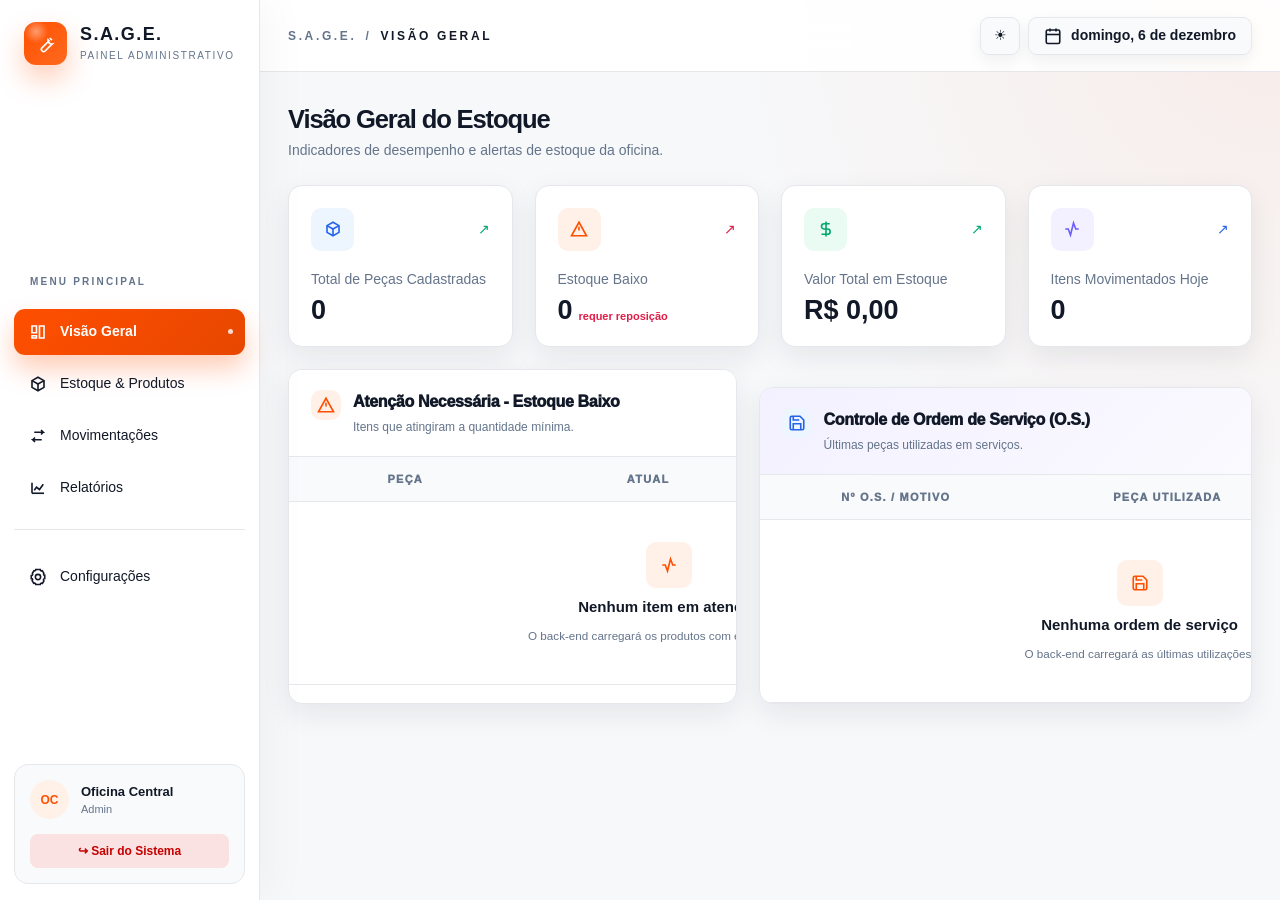
==== Front-end/index.html @ 6cdee517 "Implementação dos codigos do front-end para finalização do front e inicialização do back-end" ====
<!DOCTYPE html>
<html lang="pt-BR">
<head>
    <meta charset="UTF-8">
<meta name="viewport" content="width=device-width, initial-scale=1.0">
<title>S.A.G.E. | Visão Geral</title>
<link rel="stylesheet" href="assets/vendor/bootstrap/bootstrap.min.css">
<link rel="stylesheet" href="assets/css/base.css">
<link rel="stylesheet" href="assets/css/layout.css">
<link rel="stylesheet" href="assets/css/components.css">
<link rel="stylesheet" href="assets/css/pages.css">
</head>
<body data-page="dashboard" data-crumb="VISÃO GERAL">
    <div id="sidebar-root"></div>

    <main class="sage-app">
        <div id="topbar-root"></div>

        <section class="sage-content sage-content-center page-enter">
            <div class="sage-page-title">
    <h1>Visão Geral do Estoque</h1>
    <p>Indicadores de desempenho e alertas de estoque da oficina.</p>
</div>

<div class="metrics-grid">
    <article class="metric-card">
        <div class="metric-top">
            <span class="metric-icon metric-icon-blue" data-icon="box"></span>
            <span class="trend-green">↗</span>
        </div>
        <p>Total de Peças Cadastradas</p>
        <strong data-total-parts>0</strong>
    </article>

    <article class="metric-card">
        <div class="metric-top">
            <span class="metric-icon metric-icon-orange" data-icon="alert"></span>
            <span class="trend-danger">↗</span>
        </div>
        <p>Estoque Baixo</p>
        <strong><span data-low-stock>0</span><small>requer reposição</small></strong>
    </article>

    <article class="metric-card">
        <div class="metric-top">
            <span class="metric-icon metric-icon-green" data-icon="dollar"></span>
            <span class="trend-green">↗</span>
        </div>
        <p>Valor Total em Estoque</p>
        <strong data-total-value>R$ 0,00</strong>
    </article>

    <article class="metric-card">
        <div class="metric-top">
            <span class="metric-icon metric-icon-purple" data-icon="activity"></span>
            <span class="trend-blue">↗</span>
        </div>
        <p>Itens Movimentados Hoje</p>
        <strong data-today-moves>0</strong>
    </article>
</div>

<div class="dashboard-grid">
    <article class="sage-panel">
        <header class="sage-panel-header">
            <div class="panel-title">
                <span class="panel-icon panel-icon-orange" data-icon="alert"></span>
                <div>
                    <h2>Atenção Necessária - Estoque Baixo</h2>
                    <p>Itens que atingiram a quantidade mínima.</p>
                </div>
            </div>
        </header>

        <div class="table-responsive">
            <table class="sage-table">
                <thead>
                    <tr>
                        <th>Peça</th>
                        <th>Atual</th>
                        <th>Status</th>
                    </tr>
                </thead>
                <tbody data-low-stock-table></tbody>
            </table>
        </div>
    </article>

    <article class="sage-panel">
        <header class="sage-panel-header sage-panel-header-soft">
            <div class="panel-title">
                <span class="panel-icon panel-icon-blue" data-icon="save"></span>
                <div>
                    <h2>Controle de Ordem de Serviço (O.S.)</h2>
                    <p>Últimas peças utilizadas em serviços.</p>
                </div>
            </div>
        </header>

        <div class="table-responsive">
            <table class="sage-table">
                <thead>
                    <tr>
                        <th>Nº O.S. / Motivo</th>
                        <th>Peça Utilizada</th>
                        <th>Qtd. / Data</th>
                    </tr>
                </thead>
                <tbody data-os-table></tbody>
            </table>
        </div>
    </article>
</div>
        </section>
    </main>

    <script src="assets/vendor/bootstrap/bootstrap.bundle.min.js"></script>
<script src="assets/js/core/utils.js"></script>
<script src="assets/js/components/icons.js"></script>
<script src="assets/js/components/sidebar.js"></script>
<script src="assets/js/components/topbar.js"></script>
<script src="assets/js/components/emptyState.js"></script>
<script src="assets/js/components/modal.js"></script>
<script src="assets/js/core/api.js"></script>
<script src="assets/js/core/app.js"></script>
<script src="assets/js/pages/dashboard.js"></script>
</body>
</html>
---- Front-end/assets/css/base.css ----
:root {
    --sage-orange: #ff4f00;
    --sage-orange-600: #e74700;
    --sage-orange-700: #c93e00;
    --sage-orange-soft: #fff1e8;

    --sage-green: #00a86b;
    --sage-green-600: #008d5a;
    --sage-green-soft: #e9fbf3;

    --sage-red: #e11d48;
    --sage-red-600: #be123c;
    --sage-red-soft: #fff0f5;

    --sage-blue: #2563eb;
    --sage-blue-soft: #edf5ff;

    --sage-purple: #6d5dfc;
    --sage-purple-soft: #f3f1ff;

    --sage-yellow: #f59e0b;
    --sage-yellow-soft: #fff7df;

    --sage-bg: #f7f8fa;
    --sage-surface: #ffffff;
    --sage-surface-soft: #f9fafb;
    --sage-text: #111827;
    --sage-muted: #64748b;
    --sage-subtle: #94a3b8;
    --sage-line: #e5e7eb;

    --sage-radius: 14px;
    --sage-radius-sm: 10px;
    --sage-radius-lg: 22px;
    --sage-shadow: 0 10px 28px rgba(15, 23, 42, .08);
    --sage-shadow-hover: 0 18px 46px rgba(15, 23, 42, .12);
    --sage-shadow-soft: 0 6px 16px rgba(15, 23, 42, .06);

    --sidebar-width: 260px;
}

[data-theme="dark"] {
    --sage-bg: #0f172a;
    --sage-surface: #111827;
    --sage-surface-soft: #182235;
    --sage-text: #f8fafc;
    --sage-muted: #a9b5c7;
    --sage-subtle: #718096;
    --sage-line: #273247;

    --sage-orange-soft: rgba(255, 79, 0, .14);
    --sage-green-soft: rgba(0, 168, 107, .14);
    --sage-red-soft: rgba(225, 29, 72, .16);
    --sage-blue-soft: rgba(37, 99, 235, .18);
    --sage-purple-soft: rgba(109, 93, 252, .18);
    --sage-yellow-soft: rgba(245, 158, 11, .16);

    --sage-shadow: 0 16px 38px rgba(0, 0, 0, .35);
    --sage-shadow-hover: 0 22px 50px rgba(0, 0, 0, .45);
    --sage-shadow-soft: 0 8px 22px rgba(0, 0, 0, .22);
}

html,
body {
    min-height: 100%;
    overflow-x: hidden;
}

body {
    color: var(--sage-text);
    background:
        radial-gradient(circle at top right, rgba(255, 79, 0, .07), transparent 34rem),
        var(--sage-bg);
    font-family: Inter, "Segoe UI", Roboto, Arial, sans-serif;
    font-size: 14px;
    -webkit-font-smoothing: antialiased;
}

button,
input,
select,
textarea {
    font-family: inherit;
}

::selection {
    color: #fff;
    background: var(--sage-orange);
}

:focus-visible {
    outline: 3px solid color-mix(in srgb, var(--sage-orange) 32%, transparent);
    outline-offset: 3px;
}

svg {
    width: 18px;
    height: 18px;
    stroke-width: 2.15;
}
---- Front-end/assets/css/layout.css ----
.sage-sidebar {
    position: fixed;
    inset: 0 auto 0 0;
    width: var(--sidebar-width);
    height: 100vh;
    padding: 22px 14px 16px;
    display: flex;
    flex-direction: column;
    justify-content: space-between;
    background: color-mix(in srgb, var(--sage-surface) 94%, transparent);
    border-right: 1px solid var(--sage-line);
    backdrop-filter: blur(18px);
    box-shadow: 12px 0 40px rgba(15, 23, 42, .035);
    z-index: 50;
}

.sage-brand {
    display: flex;
    align-items: center;
    gap: 13px;
    padding: 0 10px 30px;
}

.sage-brand-icon {
    width: 43px;
    height: 43px;
    display: grid;
    place-items: center;
    flex: 0 0 auto;
    border-radius: 12px;
    color: #fff;
    background:
        radial-gradient(circle at 28% 22%, rgba(255, 255, 255, .42), transparent 26%),
        linear-gradient(135deg, var(--sage-orange), #ff6a1f);
    box-shadow: 0 14px 28px rgba(255, 79, 0, .28);
}

.sage-brand strong {
    display: block;
    font-size: 18px;
    line-height: 1;
    letter-spacing: .08em;
}

.sage-brand small {
    display: block;
    margin-top: 5px;
    color: var(--sage-muted);
    font-size: 10px;
    letter-spacing: .16em;
    text-transform: uppercase;
}

.sage-menu {
    display: grid;
    gap: 6px;
}

.sage-menu-label {
    padding: 14px 16px;
    color: var(--sage-muted);
    font-size: 10px;
    font-weight: 850;
    letter-spacing: .22em;
    text-transform: uppercase;
}

.sage-menu-divider {
    height: 1px;
    margin: 12px 0 18px;
    background: var(--sage-line);
}

.sage-menu-link {
    position: relative;
    min-height: 46px;
    padding: 0 15px;
    display: flex;
    align-items: center;
    gap: 13px;
    border-radius: 11px;
    color: var(--sage-text);
    font-size: 14px;
    transition: transform .18s ease, background .18s ease, box-shadow .18s ease;
}

.sage-menu-link:hover {
    transform: translateX(3px);
    background: var(--sage-surface-soft);
}

.sage-menu-link.active {
    color: #fff;
    background: linear-gradient(135deg, var(--sage-orange), var(--sage-orange-600));
    box-shadow: 0 14px 26px rgba(255, 79, 0, .28);
    font-weight: 850;
}

.sage-menu-link.active::after {
    content: "";
    position: absolute;
    right: 12px;
    width: 5px;
    height: 5px;
    border-radius: 999px;
    background: rgba(255, 255, 255, .8);
}

.sage-menu-link svg {
    flex: 0 0 auto;
}

.sage-user-card {
    padding: 15px;
    border: 1px solid var(--sage-line);
    border-radius: var(--sage-radius);
    background: var(--sage-surface-soft);
}

.sage-user {
    display: flex;
    align-items: center;
    gap: 12px;
    margin-bottom: 15px;
}

.sage-user-avatar {
    width: 39px;
    height: 39px;
    display: grid;
    place-items: center;
    border-radius: 999px;
    color: var(--sage-orange);
    background: var(--sage-orange-soft);
    font-size: 12px;
    font-weight: 900;
}

.sage-user strong {
    display: block;
    font-size: 13px;
}

.sage-user small {
    display: block;
    color: var(--sage-muted);
    font-size: 11px;
}

.sage-logout {
    width: 100%;
    height: 34px;
    display: grid;
    place-items: center;
    border-radius: 8px;
    color: #c60000;
    background: #fbe2e2;
    font-size: 12px;
    font-weight: 850;
}

[data-theme="dark"] .sage-logout {
    color: #ff98ad;
    background: rgba(225, 29, 72, .14);
}

.sage-app {
    min-height: 100vh;
    margin-left: var(--sidebar-width);
}

.sage-topbar {
    position: sticky;
    top: 0;
    min-height: 72px;
    padding: 0 28px;
    display: flex;
    align-items: center;
    justify-content: space-between;
    background: color-mix(in srgb, var(--sage-surface) 90%, transparent);
    border-bottom: 1px solid var(--sage-line);
    backdrop-filter: blur(18px);
    z-index: 40;
}

.sage-breadcrumb {
    display: flex;
    align-items: center;
    gap: 9px;
    color: var(--sage-muted);
    font-size: 12px;
    font-weight: 850;
    letter-spacing: .22em;
    text-transform: uppercase;
}

.sage-breadcrumb strong {
    color: var(--sage-text);
}

.sage-top-actions {
    display: flex;
    align-items: center;
    gap: 8px;
}

.date-pill,
.theme-toggle {
    min-height: 38px;
    border: 1px solid var(--sage-line);
    border-radius: 9px;
    background: var(--sage-surface-soft);
    box-shadow: var(--sage-shadow-soft);
}

.date-pill {
    padding: 0 15px;
    display: flex;
    align-items: center;
    gap: 9px;
    text-transform: lowercase;
}

.theme-toggle {
    width: 40px;
    color: var(--sage-text);
    transition: transform .18s ease, background .18s ease;
}

.theme-toggle:hover {
    transform: translateY(-1px);
    background: var(--sage-orange-soft);
}

.sage-content {
    width: min(100%, 1090px);
    max-width: 1090px;
    padding: 33px 28px 56px;
}

.sage-content-center {
    margin-inline: auto;
}

.sage-page-title {
    max-width: 760px;
    margin-bottom: 24px;
}

.sage-page-title-row {
    max-width: none;
    display: flex;
    align-items: center;
    justify-content: space-between;
    gap: 18px;
}

.sage-page-title h1 {
    margin: 0 0 6px;
    font-size: clamp(24px, 2vw, 31px);
    line-height: 1.12;
    letter-spacing: -.045em;
}

.sage-page-title p {
    margin: 0;
    color: var(--sage-muted);
}

@media (max-width: 992px) {
    .sage-sidebar {
        position: static;
        width: 100%;
        height: auto;
    }

    .sage-app {
        margin-left: 0;
    }

    .sage-topbar,
    .sage-page-title-row {
        align-items: flex-start;
        flex-direction: column;
    }

    .sage-topbar {
        position: static;
        padding-block: 18px;
        gap: 16px;
    }

    .sage-content {
        width: 100%;
        max-width: 100%;
        padding: 26px 18px 42px;
    }
}
---- Front-end/assets/css/components.css ----
.sage-btn {
    min-height: 40px;
    padding: 0 17px;
    display: inline-flex;
    align-items: center;
    justify-content: center;
    gap: 8px;
    border: 1px solid transparent;
    border-radius: 9px;
    font-weight: 850;
    transition: transform .18s ease, box-shadow .18s ease, filter .18s ease, border-color .18s ease;
}

.sage-btn:hover {
    transform: translateY(-1px);
}

.sage-btn-primary {
    color: #fff;
    background:
        radial-gradient(circle at 20% 0%, rgba(255, 255, 255, .28), transparent 28%),
        linear-gradient(135deg, var(--sage-orange), var(--sage-orange-600));
    box-shadow: 0 12px 22px rgba(255, 79, 0, .23);
}

.sage-btn-success {
    color: #fff;
    background: linear-gradient(135deg, var(--sage-green), var(--sage-green-600));
    box-shadow: 0 12px 22px rgba(0, 168, 107, .18);
}

.sage-btn-ghost {
    color: var(--sage-text);
    background: var(--sage-surface);
    border-color: var(--sage-line);
}

.sage-btn-success-soft {
    color: var(--sage-green);
    background: var(--sage-green-soft);
    border-color: color-mix(in srgb, var(--sage-green) 28%, transparent);
}

.sage-btn-danger-soft {
    color: var(--sage-red);
    background: var(--sage-red-soft);
    border-color: color-mix(in srgb, var(--sage-red) 28%, transparent);
}

.sage-panel {
    min-width: 0;
    overflow: hidden;
    border: 1px solid var(--sage-line);
    border-radius: var(--sage-radius);
    background: var(--sage-surface);
    box-shadow: var(--sage-shadow);
}

.sage-panel + .sage-panel {
    margin-top: 18px;
}

.sage-panel-header {
    min-height: 80px;
    padding: 20px 22px;
    display: flex;
    align-items: center;
    border-bottom: 1px solid var(--sage-line);
    background: color-mix(in srgb, var(--sage-surface) 96%, var(--sage-surface-soft));
}

.sage-panel-header-between {
    justify-content: space-between;
    gap: 16px;
}

.sage-panel-header-soft {
    background: linear-gradient(135deg, var(--sage-purple-soft), color-mix(in srgb, var(--sage-purple-soft) 38%, var(--sage-surface)));
}

.panel-title {
    display: flex;
    align-items: flex-start;
    gap: 12px;
}

.panel-title h2 {
    margin: 0 0 4px;
    font-size: 16px;
    font-weight: 950;
    letter-spacing: -.02em;
}

.panel-title p {
    margin: 0;
    color: var(--sage-muted);
    font-size: 12px;
}

.panel-icon,
.metric-icon,
.empty-state-icon {
    display: grid;
    place-items: center;
    flex: 0 0 auto;
    border-radius: 10px;
    font-size: 0;
}

.panel-icon {
    width: 30px;
    height: 30px;
}

.metric-icon {
    width: 43px;
    height: 43px;
}

.empty-state-icon {
    width: 46px;
    height: 46px;
}

.icon-orange,
.panel-icon-orange,
.metric-icon-orange {
    color: var(--sage-orange);
    background: var(--sage-orange-soft);
}

.icon-blue,
.panel-icon-blue,
.metric-icon-blue {
    color: var(--sage-blue);
    background: var(--sage-blue-soft);
}

.icon-green,
.panel-icon-green,
.metric-icon-green {
    color: var(--sage-green);
    background: var(--sage-green-soft);
}

.icon-danger,
.panel-icon-danger {
    color: var(--sage-red);
    background: var(--sage-red-soft);
}

.icon-purple,
.panel-icon-purple,
.metric-icon-purple {
    color: var(--sage-purple);
    background: var(--sage-purple-soft);
}

.sage-toolbar {
    min-height: 78px;
    padding: 18px;
    display: flex;
    align-items: center;
    justify-content: space-between;
    flex-wrap: wrap;
    gap: 16px;
    border-bottom: 1px solid var(--sage-line);
}

.sage-search {
    flex: 1 1 360px;
    width: min(100%, 405px);
    height: 44px;
    padding: 0 13px;
    display: flex;
    align-items: center;
    gap: 10px;
    color: var(--sage-muted);
    background: var(--sage-surface);
    border: 1px solid var(--sage-line);
    border-radius: 9px;
    box-shadow: var(--sage-shadow-soft);
}

.sage-search:focus-within {
    border-color: var(--sage-orange);
    box-shadow: 0 0 0 4px color-mix(in srgb, var(--sage-orange) 12%, transparent);
}

.sage-search input {
    width: 100%;
    border: 0;
    outline: 0;
    color: var(--sage-text);
    background: transparent;
}

.toolbar-count {
    margin-left: auto;
    color: var(--sage-muted);
}

.sage-table {
    min-width: 760px;
    color: var(--sage-text);
}

.sage-table thead th {
    padding: 14px 22px;
    color: var(--sage-muted);
    background: var(--sage-surface-soft);
    border-bottom: 1px solid var(--sage-line);
    font-size: 11px;
    font-weight: 950;
    letter-spacing: .11em;
    text-transform: uppercase;
    white-space: nowrap;
}

.sage-table tbody td {
    min-height: 64px;
    padding: 16px 22px;
    border-bottom: 1px solid var(--sage-line);
    white-space: nowrap;
}

.empty-row td {
    white-space: normal;
}

.empty-state-card {
    min-height: 150px;
    padding: 18px;
    display: grid;
    place-items: center;
    align-content: center;
    gap: 8px;
    text-align: center;
    color: var(--sage-muted);
}

.empty-state-card strong {
    color: var(--sage-text);
    font-size: 15px;
}

.empty-state-card small {
    max-width: 340px;
    line-height: 1.5;
}

.badge-sage {
    width: max-content;
    padding: 5px 10px;
    display: inline-flex;
    border-radius: 999px;
    font-size: 11px;
    font-weight: 900;
    line-height: 1;
}

.badge-neutral {
    color: var(--sage-muted);
    background: var(--sage-surface-soft);
    border: 1px solid var(--sage-line);
}

.badge-success {
    color: var(--sage-green);
    background: var(--sage-green-soft);
    border: 1px solid color-mix(in srgb, var(--sage-green) 25%, transparent);
}

.badge-danger {
    color: var(--sage-red);
    background: var(--sage-red-soft);
    border: 1px solid color-mix(in srgb, var(--sage-red) 25%, transparent);
}

.sage-field {
    display: grid;
    gap: 7px;
    margin-bottom: 16px;
}

.sage-field span,
.sage-field label {
    color: var(--sage-text);
    font-size: 14px;
    font-weight: 850;
}

.sage-field input,
.sage-field select,
.sage-field textarea {
    width: 100%;
    min-height: 48px;
    padding: 0 16px;
    color: var(--sage-text);
    background: var(--sage-surface);
    border: 1px solid var(--sage-line);
    border-radius: 10px;
    outline: 0;
    box-shadow: 0 2px 8px rgba(15, 23, 42, .04);
    transition: .16s ease;
}

.sage-field textarea {
    min-height: 104px;
    padding-top: 13px;
    resize: vertical;
}

.sage-field input:focus,
.sage-field select:focus,
.sage-field textarea:focus {
    border-color: var(--sage-orange);
    box-shadow: 0 0 0 4px color-mix(in srgb, var(--sage-orange) 13%, transparent);
}

.sage-field.is-invalid input,
.sage-field.is-invalid select,
.sage-field.is-invalid textarea {
    border-color: var(--sage-red);
    box-shadow: 0 0 0 4px color-mix(in srgb, var(--sage-red) 13%, transparent);
}

.sage-field-error {
    display: none;
    color: var(--sage-red);
    font-size: 12px;
    font-weight: 750;
}

.sage-field.is-invalid .sage-field-error {
    display: block;
}

.form-section {
    display: flex;
    align-items: center;
    gap: 8px;
    margin: 22px 0 14px;
    padding-bottom: 11px;
    border-bottom: 1px solid var(--sage-line);
    font-size: 12px;
    font-weight: 950;
    letter-spacing: .12em;
    text-transform: uppercase;
}

.form-section::before {
    content: "◇";
    color: var(--sage-orange);
}

.form-section-money::before {
    content: "$";
    color: var(--sage-green);
}

.form-section-location::before {
    content: "⌖";
    color: var(--sage-purple);
}

.sage-form-grid-2,
.sage-form-grid-3 {
    display: grid;
    gap: 14px;
}

.sage-form-grid-2 {
    grid-template-columns: repeat(2, minmax(0, 1fr));
}

.sage-form-grid-3 {
    grid-template-columns: repeat(3, minmax(0, 1fr));
}

.sage-field-with-prefix {
    position: relative;
}

.sage-field-with-prefix input {
    padding-left: 44px;
}

.sage-field-prefix {
    position: absolute;
    left: 15px;
    bottom: 14px;
    color: var(--sage-green);
    font-weight: 850;
    pointer-events: none;
}

.sage-select-shell {
    position: relative;
}

.sage-select-shell svg {
    position: absolute;
    left: 15px;
    top: 50%;
    transform: translateY(-50%);
    color: var(--sage-muted);
    pointer-events: none;
}

.sage-select-shell select {
    padding-left: 46px;
}

.sage-feedback {
    display: none;
    margin-top: 14px;
    padding: 12px 14px;
    border-radius: 12px;
    color: var(--sage-muted);
    background: var(--sage-surface-soft);
    border: 1px solid var(--sage-line);
}

.sage-feedback.active {
    display: block;
}

.sage-feedback.success {
    color: var(--sage-green);
    background: var(--sage-green-soft);
    border-color: color-mix(in srgb, var(--sage-green) 25%, transparent);
}

.sage-feedback.warning {
    color: var(--sage-orange);
    background: var(--sage-orange-soft);
    border-color: color-mix(in srgb, var(--sage-orange) 25%, transparent);
}

/* Modal próprio do projeto */
.sage-modal-layer {
    position: fixed;
    inset: 0;
    z-index: 3000;
    display: none;
    align-items: center;
    justify-content: center;
    padding: 22px;
}

.sage-modal-layer.is-open {
    display: flex;
}

.sage-modal-backdrop {
    position: absolute;
    inset: 0;
    background: rgba(2, 6, 23, .68);
    backdrop-filter: blur(2px);
    z-index: 0;
}

.sage-modal-dialog {
    position: relative;
    z-index: 1;
    width: min(100%, 520px);
    max-height: calc(100vh - 44px);
    display: flex;
    flex-direction: column;
    overflow: hidden;
    border: 1px solid color-mix(in srgb, var(--sage-line) 82%, transparent);
    border-radius: 18px;
    background: var(--sage-surface);
    box-shadow: 0 34px 90px rgba(2, 6, 23, .34);
    animation: modal-in .2s cubic-bezier(.2, .8, .2, 1) both;
}

.sage-modal-dialog.modal-lg {
    width: min(100%, 720px);
}

.sage-modal-header {
    min-height: 84px;
    padding: 22px 30px;
    display: flex;
    align-items: center;
    justify-content: space-between;
    border-bottom: 1px solid var(--sage-line);
    background: color-mix(in srgb, var(--sage-surface) 95%, var(--sage-surface-soft));
}

.sage-modal-header-success {
    background: linear-gradient(135deg, var(--sage-green-soft), color-mix(in srgb, var(--sage-green-soft) 45%, var(--sage-surface)));
}

.sage-modal-header-danger {
    background: linear-gradient(135deg, var(--sage-red-soft), color-mix(in srgb, var(--sage-red-soft) 45%, var(--sage-surface)));
}

.sage-modal-close {
    width: 34px;
    height: 34px;
    display: grid;
    place-items: center;
    border: 0;
    border-radius: 10px;
    color: var(--sage-text);
    background: transparent;
    font-size: 24px;
    line-height: 1;
}

.sage-modal-close:hover {
    background: var(--sage-surface-soft);
}

.sage-modal-body {
    padding: 26px 32px 22px;
    overflow-y: auto;
}

.sage-modal-footer {
    padding: 22px 32px;
    display: flex;
    justify-content: flex-end;
    gap: 10px;
    border-top: 1px solid var(--sage-line);
    background: color-mix(in srgb, var(--sage-surface) 95%, var(--sage-surface-soft));
}

body.sage-modal-open {
    overflow: hidden;
}

@keyframes modal-in {
    from {
        opacity: 0;
        transform: translateY(12px) scale(.985);
    }

    to {
        opacity: 1;
        transform: none;
    }
}

@media (max-width: 720px) {
    .sage-table {
        min-width: 680px;
    }

    .toolbar-count {
        margin-left: 0;
    }

    .sage-form-grid-2,
    .sage-form-grid-3 {
        grid-template-columns: 1fr;
    }

    .sage-modal-layer {
        padding: 10px;
    }

    .sage-modal-dialog,
    .sage-modal-dialog.modal-lg {
        width: 100%;
        max-height: calc(100vh - 20px);
    }

    .sage-modal-header,
    .sage-modal-body,
    .sage-modal-footer {
        padding-left: 20px;
        padding-right: 20px;
    }

    .sage-modal-footer {
        flex-direction: column-reverse;
    }

    .sage-modal-footer .sage-btn {
        width: 100%;
    }
}
---- Front-end/assets/css/pages.css ----
.page-enter {
    animation: page-in .36s cubic-bezier(.2, .8, .2, 1) both;
}

@keyframes page-in {
    from {
        opacity: 0;
        transform: translateY(12px);
    }

    to {
        opacity: 1;
        transform: none;
    }
}

.metrics-grid {
    display: grid;
    grid-template-columns: repeat(4, minmax(0, 1fr));
    gap: 22px;
    margin-bottom: 22px;
}

.metric-card {
    min-height: 158px;
    padding: 22px;
    border: 1px solid var(--sage-line);
    border-radius: var(--sage-radius);
    background: var(--sage-surface);
    box-shadow: var(--sage-shadow);
    transition: transform .18s ease, box-shadow .18s ease;
}

.metric-card:hover {
    transform: translateY(-4px);
    box-shadow: var(--sage-shadow-hover);
}

.metric-top {
    display: flex;
    align-items: center;
    justify-content: space-between;
    margin-bottom: 18px;
}

.metric-card p {
    margin: 0 0 7px;
    color: var(--sage-muted);
}

.metric-card strong {
    display: flex;
    align-items: flex-end;
    gap: 6px;
    font-size: 27px;
    line-height: 1;
}

.metric-card small {
    margin-bottom: 2px;
    color: var(--sage-red);
    font-size: 11px;
    font-weight: 750;
}

.trend-green {
    color: var(--sage-green);
}

.trend-danger {
    color: var(--sage-red);
}

.trend-blue {
    color: var(--sage-blue);
}

.dashboard-grid,
.reports-grid,
.settings-grid {
    display: grid;
    gap: 22px;
    align-items: stretch;
}

.dashboard-grid {
    grid-template-columns: 1fr 1.1fr;
}

.reports-grid,
.settings-grid {
    grid-template-columns: 1fr 1fr;
    margin-bottom: 18px;
}

.report-card {
    padding: 18px;
}

.report-card h2 {
    margin: 0 0 3px;
    font-size: 16px;
    font-weight: 950;
}

.report-card p {
    margin: 0 0 16px;
    color: var(--sage-muted);
    font-size: 12px;
}

.chart-frame {
    min-height: 214px;
    padding: 10px;
    border-radius: 12px;
    background: linear-gradient(180deg, var(--sage-surface), var(--sage-surface-soft));
}

.line-chart {
    width: 100%;
    height: 214px;
}

.chart-axis {
    stroke: var(--sage-line);
    stroke-width: 2;
}

.chart-line {
    fill: none;
    stroke-width: 4;
    stroke-linecap: round;
    stroke-linejoin: round;
    stroke-dasharray: 900;
    stroke-dashoffset: 900;
    animation: draw-line 1.25s ease forwards;
}

.chart-line-entry {
    stroke: var(--sage-green);
}

.chart-line-exit {
    stroke: var(--sage-orange);
    animation-delay: .15s;
}

.chart-legend {
    display: flex;
    justify-content: center;
    flex-wrap: wrap;
    gap: 14px;
    color: var(--sage-muted);
    font-size: 12px;
    margin-top: 10px;
}

.dot {
    width: 9px;
    height: 9px;
    display: inline-block;
    margin-right: 5px;
    border-radius: 999px;
}

.dot-green {
    background: var(--sage-green);
}

.dot-orange {
    background: var(--sage-orange);
}

.dot-blue {
    background: var(--sage-blue);
}

.dot-yellow {
    background: var(--sage-yellow);
}

.dot-purple {
    background: var(--sage-purple);
}

.donut-area {
    height: 180px;
    display: grid;
    place-items: center;
}

.donut-chart {
    position: relative;
    width: 145px;
    height: 145px;
    display: grid;
    place-items: center;
    border-radius: 999px;
    background: conic-gradient(var(--sage-surface-soft) 0 100%);
    border: 16px solid var(--sage-line);
}

.donut-chart span {
    position: relative;
    z-index: 1;
    color: var(--sage-muted);
    font-weight: 900;
}

.summary-grid {
    padding: 18px;
    display: grid;
    grid-template-columns: repeat(3, 1fr);
    gap: 16px;
}

.summary-card {
    min-height: 82px;
    padding: 17px;
    display: grid;
    place-items: center;
    border: 1px solid var(--sage-line);
    border-radius: 11px;
    text-align: center;
}

.summary-card span {
    font-size: 11px;
    font-weight: 950;
    letter-spacing: .11em;
    text-transform: uppercase;
}

.summary-card strong {
    margin-top: 5px;
    color: var(--sage-text);
    font-size: 28px;
}

.summary-blue {
    color: var(--sage-blue);
    background: var(--sage-blue-soft);
}

.summary-green {
    color: var(--sage-green);
    background: var(--sage-green-soft);
}

.summary-purple {
    color: var(--sage-purple);
    background: var(--sage-purple-soft);
}

.theme-grid {
    padding: 16px;
    display: grid;
    grid-template-columns: 1fr 1fr;
    gap: 16px;
}

.theme-card {
    min-height: 150px;
    padding: 13px;
    display: grid;
    gap: 8px;
    border: 1px solid var(--sage-line);
    border-radius: 11px;
    color: var(--sage-text);
    background: var(--sage-surface);
    text-align: left;
    transition: .18s ease;
}

.theme-card:hover,
.theme-card.active {
    transform: translateY(-2px);
    border-color: var(--sage-orange);
    box-shadow: 0 0 0 1px var(--sage-orange), var(--sage-shadow-soft);
}

.theme-preview {
    height: 64px;
    border: 1px solid var(--sage-line);
    border-radius: 9px;
}

.theme-preview-light {
    background:
        linear-gradient(#e5e7eb 0 8px, transparent 8px),
        linear-gradient(90deg, #d1d5db 0 140px, transparent 140px),
        #f8fafc;
}

.theme-preview-dark {
    background:
        linear-gradient(#334155 0 8px, transparent 8px),
        linear-gradient(90deg, #475569 0 140px, transparent 140px),
        #0f172a;
}

.settings-form,
.company-form {
    padding: 18px;
}

.switch-row {
    min-height: 70px;
    padding: 13px;
    display: flex;
    align-items: center;
    justify-content: space-between;
    gap: 16px;
    border: 1px solid var(--sage-line);
    border-radius: 10px;
    background: var(--sage-surface-soft);
    margin-bottom: 14px;
}

.switch-row strong {
    display: block;
}

.switch-row small {
    color: var(--sage-muted);
}

.switch {
    position: relative;
    width: 40px;
    height: 22px;
    flex: 0 0 auto;
}

.switch input {
    position: absolute;
    opacity: 0;
}

.switch span {
    position: absolute;
    inset: 0;
    border-radius: 999px;
    background: #cbd5e1;
    transition: .18s ease;
}

.switch span::before {
    content: "";
    position: absolute;
    top: 3px;
    left: 3px;
    width: 16px;
    height: 16px;
    border-radius: 999px;
    background: #fff;
    transition: .18s ease;
}

.switch input:checked + span {
    background: var(--sage-green);
}

.switch input:checked + span::before {
    transform: translateX(18px);
}

@keyframes draw-line {
    to {
        stroke-dashoffset: 0;
    }
}

@media (max-width: 1200px) {
    .metrics-grid {
        grid-template-columns: repeat(2, 1fr);
    }

    .dashboard-grid,
    .reports-grid,
    .settings-grid {
        grid-template-columns: 1fr;
    }
}

@media (max-width: 720px) {
    .metrics-grid,
    .summary-grid,
    .theme-grid {
        grid-template-columns: 1fr;
    }
}
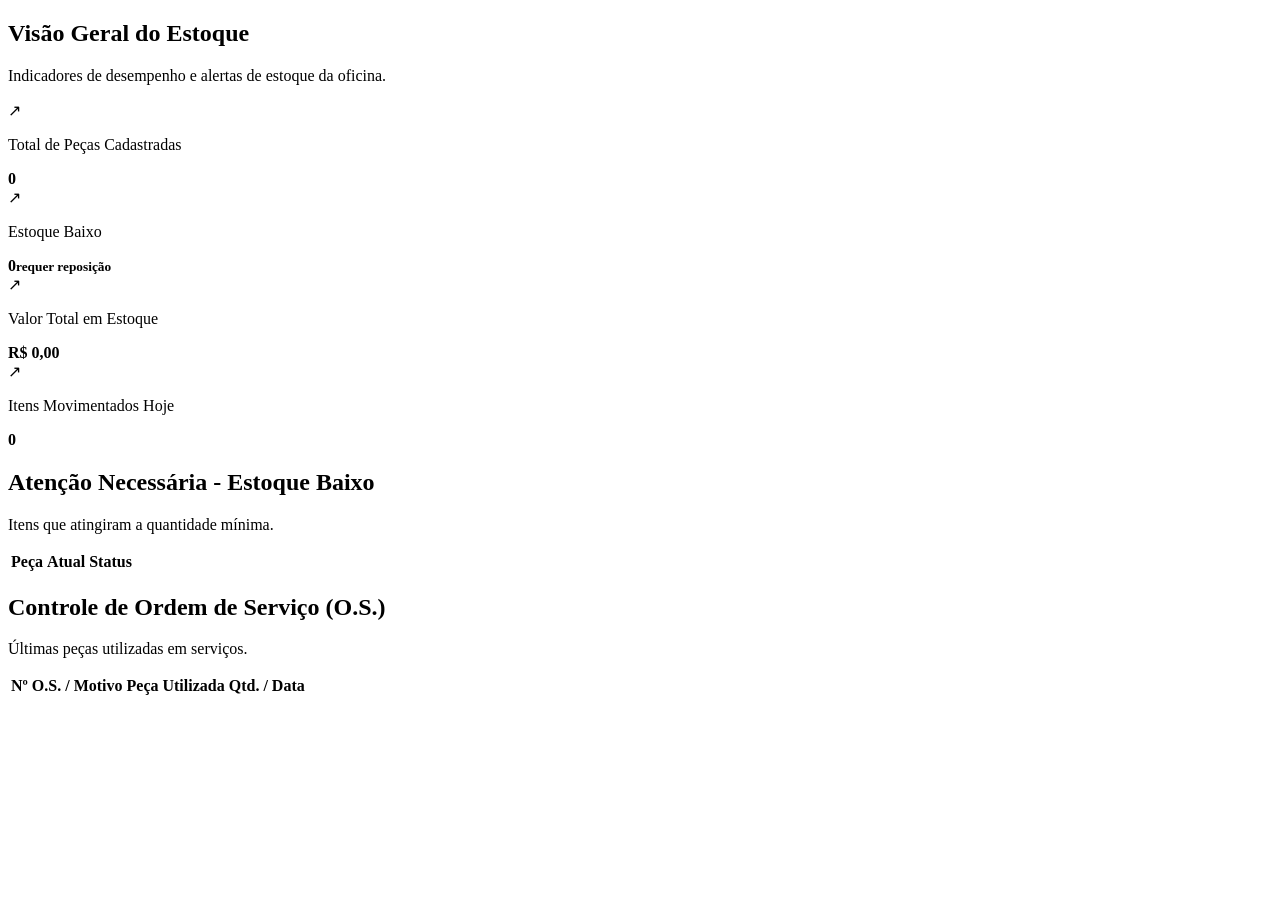
==== commit fd0b5185: "Criacao_BancoDeDados" ====
--- a/Front-end/index.html
+++ b/Front-end/index.html
@@ -1,14 +1,19 @@
+<?php
+include("conexao.php");
+?>
+
 <!DOCTYPE html>
 <html lang="pt-BR">
 <head>
     <meta charset="UTF-8">
 <meta name="viewport" content="width=device-width, initial-scale=1.0">
 <title>S.A.G.E. | Visão Geral</title>
-<link rel="stylesheet" href="assets/vendor/bootstrap/bootstrap.min.css">
-<link rel="stylesheet" href="assets/css/base.css">
-<link rel="stylesheet" href="assets/css/layout.css">
-<link rel="stylesheet" href="assets/css/components.css">
-<link rel="stylesheet" href="assets/css/pages.css">
+<link rel="stylesheet" href="/oficina/assets/vendor/bootstrap/bootstrap.min.css">
+
+<link rel="stylesheet" href="/oficina/assets/css/base.css">
+<link rel="stylesheet" href="/oficina/assets/css/layout.css">
+<link rel="stylesheet" href="/oficina/assets/css/components.css">
+<link rel="stylesheet" href="/oficina/assets/css/pages.css">
 </head>
 <body data-page="dashboard" data-crumb="VISÃO GERAL">
     <div id="sidebar-root"></div>
@@ -114,15 +119,16 @@
         </section>
     </main>
 
-    <script src="assets/vendor/bootstrap/bootstrap.bundle.min.js"></script>
-<script src="assets/js/core/utils.js"></script>
-<script src="assets/js/components/icons.js"></script>
-<script src="assets/js/components/sidebar.js"></script>
-<script src="assets/js/components/topbar.js"></script>
-<script src="assets/js/components/emptyState.js"></script>
-<script src="assets/js/components/modal.js"></script>
-<script src="assets/js/core/api.js"></script>
-<script src="assets/js/core/app.js"></script>
-<script src="assets/js/pages/dashboard.js"></script>
+<script src="/oficina/assets/vendor/bootstrap/bootstrap.bundle.min.js"></script>
+
+<script src="/oficina/assets/js/core/utils.js"></script>
+<script src="/oficina/assets/js/components/icons.js"></script>
+<script src="/oficina/assets/js/components/sidebar.js"></script>
+<script src="/oficina/assets/js/components/topbar.js"></script>
+<script src="/oficina/assets/js/components/emptyState.js"></script>
+<script src="/oficina/assets/js/components/modal.js"></script>
+<script src="/oficina/assets/js/core/api.js"></script>
+<script src="/oficina/assets/js/core/app.js"></script>
+
 </body>
 </html>
